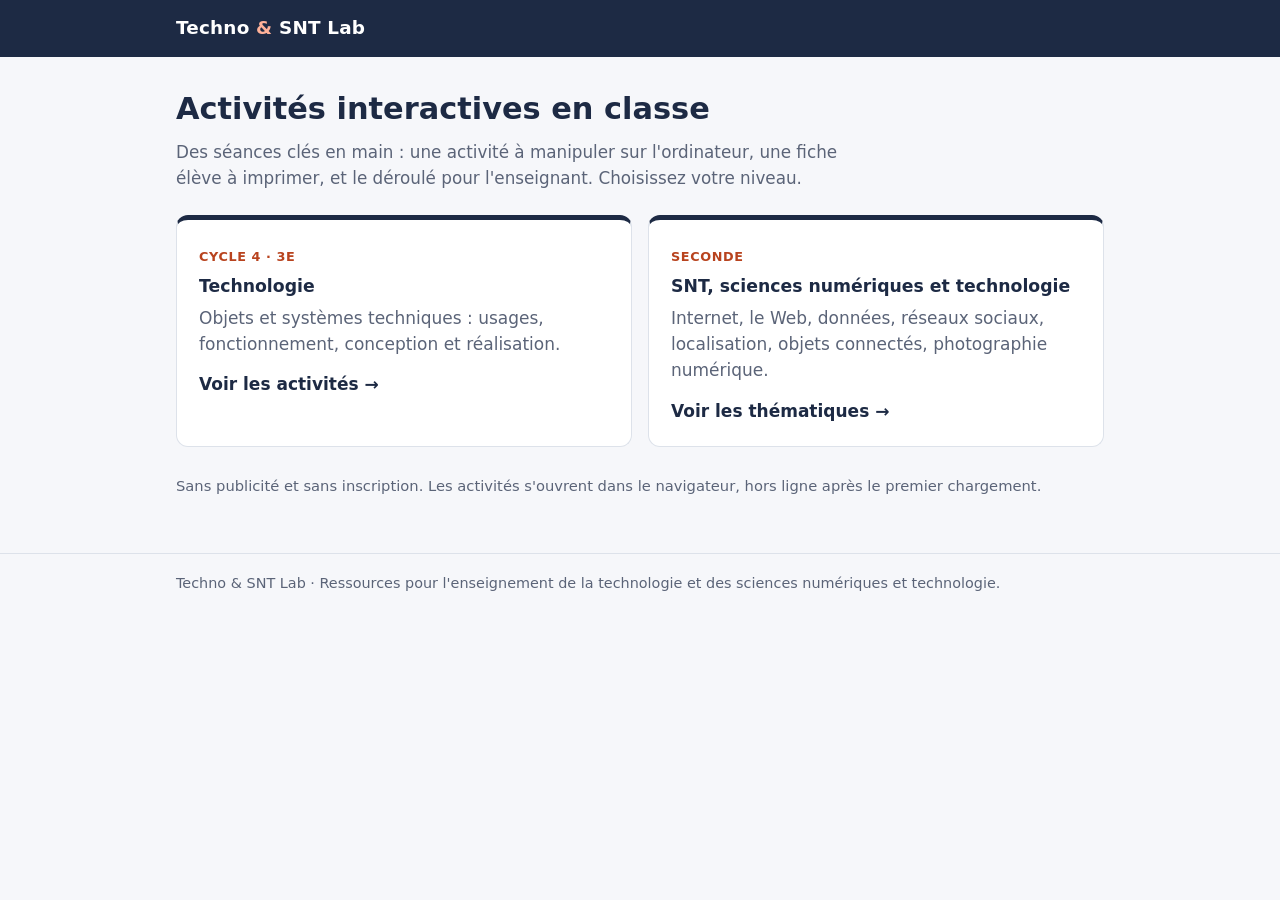
==== index.html @ 668a6cd5 "Premier site : accueil, SNT (thème Internet), Technologie (plan) Co-Authored-By: Claude Haiku 5.5 <n" ====
<!doctype html>
<html lang="fr">
<head>
<meta charset="utf-8">
<meta name="viewport" content="width=device-width, initial-scale=1">
<meta name="robots" content="noindex, nofollow">
<title>Techno &amp; SNT Lab</title>
<link rel="stylesheet" href="assets/style.css">
</head>
<body>
<header class="site"><div class="wrap">
  <a class="brand" href="index.html">Techno <span>&amp;</span> SNT Lab</a>
</div></header>
<main><div class="wrap">
  <h1>Activités interactives en classe</h1>
  <p class="lead">Des séances clés en main : une activité à manipuler sur l'ordinateur, une fiche élève à imprimer, et le déroulé pour l'enseignant. Choisissez votre niveau.</p>

  <div class="cards">
    <a class="card" href="technologie/">
      <span class="tag">Cycle 4 · 3e</span>
      <h3>Technologie</h3>
      <p>Objets et systèmes techniques : usages, fonctionnement, conception et réalisation.</p>
      <span class="go">Voir les activités →</span>
    </a>
    <a class="card" href="snt/">
      <span class="tag">Seconde</span>
      <h3>SNT, sciences numériques et technologie</h3>
      <p>Internet, le Web, données, réseaux sociaux, localisation, objets connectés, photographie numérique.</p>
      <span class="go">Voir les thématiques →</span>
    </a>
  </div>

  <p class="note">Sans publicité et sans inscription. Les activités s'ouvrent dans le navigateur, hors ligne après le premier chargement.</p>
</div></main>
<footer class="site"><div class="wrap"><p>Techno &amp; SNT Lab · Ressources pour l'enseignement de la technologie et des sciences numériques et technologie.</p></div></footer>
</body>
</html>
---- assets/style.css ----
:root{
  --ink:#1d2a44;
  --muted:#5b6478;
  --bg:#f6f7fa;
  --card:#ffffff;
  --line:#dde2ea;
  --navy:#1d2a44;
  --accent:#d9552b;
  --accent-dark:#b8431e;
  --soon:#8a92a3;
  --radius:12px;
}
*{box-sizing:border-box}
html{-webkit-text-size-adjust:100%}
body{
  margin:0;background:var(--bg);color:var(--ink);
  font-family:system-ui,"Segoe UI",Roboto,"Helvetica Neue",Arial,sans-serif;
  font-size:17px;line-height:1.55;
}
header.site{background:var(--navy);color:#fff}
header.site .wrap{display:flex;align-items:center;justify-content:space-between;gap:12px;flex-wrap:wrap}
header.site a{color:#fff;text-decoration:none}
.brand{font-weight:800;font-size:1.15rem;letter-spacing:.2px}
.brand span{color:#ffb199}
nav.crumbs{font-size:.92rem;color:#c9d2e3}
nav.crumbs a{color:#c9d2e3;text-decoration:underline;text-underline-offset:3px}
.wrap{max-width:960px;margin:0 auto;padding:0 16px}
header.site .wrap{padding-top:14px;padding-bottom:14px}
main{padding:28px 0 40px}
h1{font-size:1.9rem;line-height:1.2;margin:.2em 0 .4em}
h2{font-size:1.3rem;margin:1.6em 0 .5em}
h3{font-size:1.08rem;margin:0 0 .3em}
p.lead{color:var(--muted);font-size:1.05rem;margin:0 0 1.4em;max-width:62ch}
a{color:var(--navy)}
.cards{display:grid;grid-template-columns:1fr;gap:16px}
@media (min-width:720px){.cards{grid-template-columns:1fr 1fr}}
.card{
  display:block;background:var(--card);border:1px solid var(--line);border-radius:var(--radius);
  padding:22px;text-decoration:none;color:var(--ink);
  border-top:5px solid var(--navy);
  transition:transform .12s ease, box-shadow .12s ease;
}
a.card:hover{transform:translateY(-2px);box-shadow:0 6px 18px rgba(29,42,68,.12)}
.card .tag{
  display:inline-block;font-size:.8rem;font-weight:700;text-transform:uppercase;letter-spacing:.6px;
  color:var(--accent-dark);margin-bottom:6px;
}
.card p{margin:.3em 0 0;color:var(--muted)}
.card .go{display:inline-block;margin-top:14px;font-weight:700;color:var(--navy)}
.card.disabled{opacity:.7;border-top-color:var(--soon)}
.list{list-style:none;padding:0;margin:0;display:grid;gap:12px}
.item{
  background:var(--card);border:1px solid var(--line);border-radius:var(--radius);padding:16px 18px;
  display:flex;justify-content:space-between;align-items:flex-start;gap:14px;flex-wrap:wrap;
}
.item .meta{color:var(--muted);font-size:.92rem;margin:.2em 0 0}
.badge{
  font-size:.82rem;font-weight:700;border-radius:999px;padding:3px 10px;white-space:nowrap;
  background:#eef1f6;color:var(--muted);
}
.badge.live{background:#fde7df;color:var(--accent-dark)}
.btn{
  display:inline-block;background:var(--accent);color:#fff;font-weight:700;text-decoration:none;
  padding:11px 18px;border-radius:9px;margin:4px 8px 4px 0;
}
.btn:hover{background:var(--accent-dark)}
.btn.ghost{background:#fff;color:var(--navy);border:2px solid var(--navy)}
.btn.ghost:hover{background:var(--navy);color:#fff}
.notions{background:var(--card);border:1px solid var(--line);border-radius:var(--radius);padding:18px 20px}
.notions ul{margin:.4em 0 0;padding-left:1.2em}
.note{font-size:.92rem;color:var(--muted);margin-top:28px}
footer.site{border-top:1px solid var(--line);color:var(--muted);font-size:.9rem;padding:18px 0 30px;background:var(--bg)}
footer.site p{margin:0}
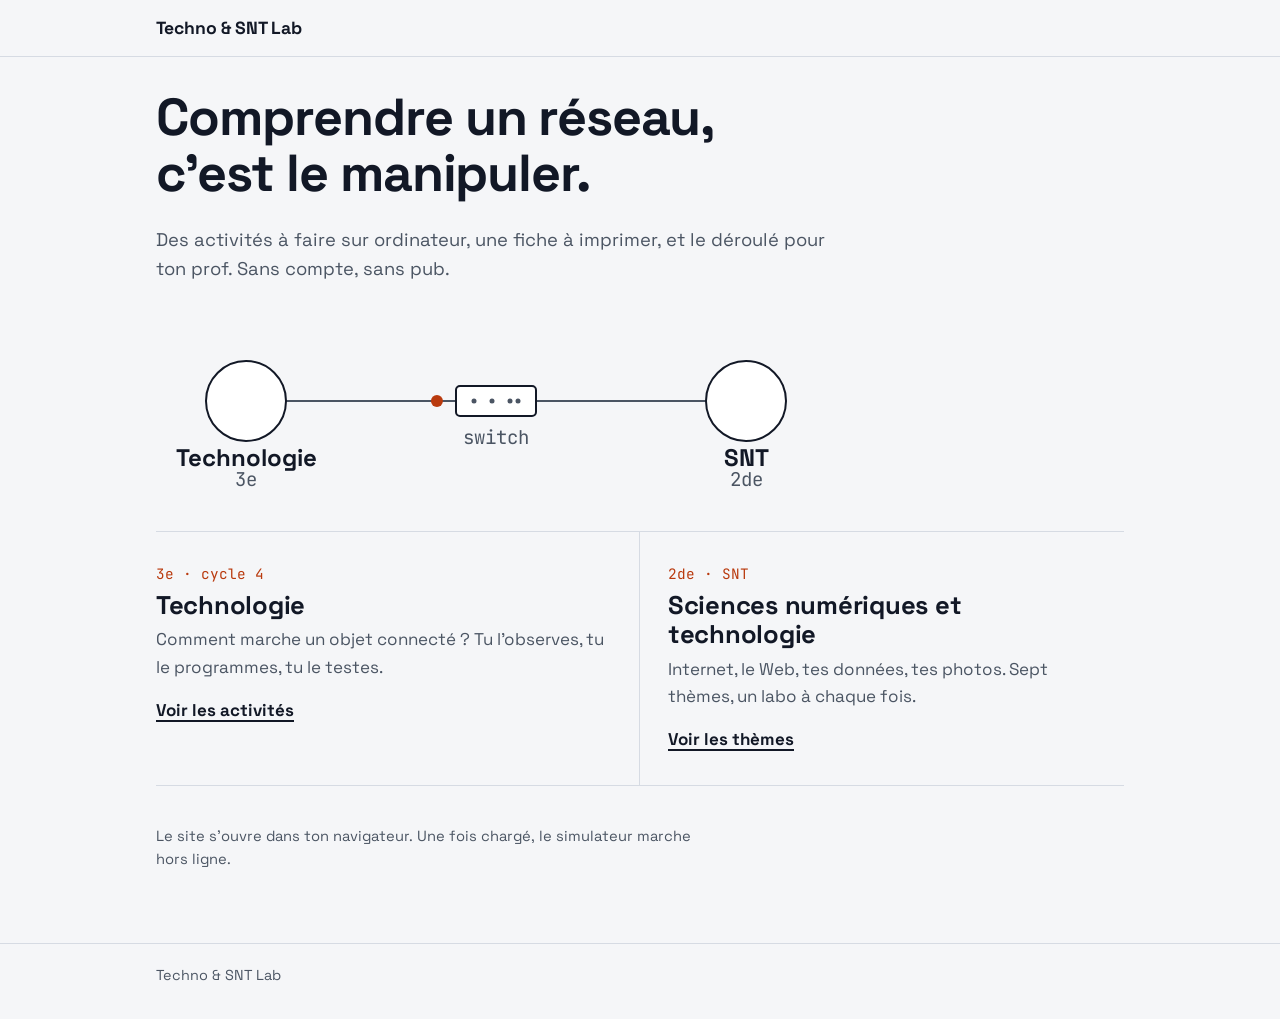
==== commit b2033803: "Refonte du design du site (thème clair unique) Co-Authored-By: Claude Haiku 5.5 <noreply@anthropic.c" ====
--- a/index.html
+++ b/index.html
@@ -2,36 +2,65 @@
 <html lang="fr">
 <head>
 <meta charset="utf-8">
+<meta name="robots" content="noindex, nofollow">
 <meta name="viewport" content="width=device-width, initial-scale=1">
-<meta name="robots" content="noindex, nofollow">
+<meta name="description" content="Activités interactives pour la technologie (3e) et les sciences numériques et technologie (2de).">
 <title>Techno &amp; SNT Lab</title>
+<link rel="preconnect" href="https://fonts.googleapis.com">
+<link rel="preconnect" href="https://fonts.gstatic.com" crossorigin>
+<link rel="stylesheet" href="https://fonts.googleapis.com/css2?family=Space+Grotesk:wght@400;500;700&amp;family=JetBrains+Mono:wght@400;700&amp;display=swap">
 <link rel="stylesheet" href="assets/style.css">
+<script src="assets/site.js"></script>
 </head>
 <body>
-<header class="site"><div class="wrap">
-  <a class="brand" href="index.html">Techno <span>&amp;</span> SNT Lab</a>
+<a class="skip" href="#contenu">Aller au contenu</a>
+<header class="site-head"><div class="wrap">
+  <a class="brand" href="index.html">Techno &amp; SNT Lab</a>
 </div></header>
-<main><div class="wrap">
-  <h1>Activités interactives en classe</h1>
-  <p class="lead">Des séances clés en main : une activité à manipuler sur l'ordinateur, une fiche élève à imprimer, et le déroulé pour l'enseignant. Choisissez votre niveau.</p>
 
-  <div class="cards">
-    <a class="card" href="technologie/">
-      <span class="tag">Cycle 4 · 3e</span>
-      <h3>Technologie</h3>
-      <p>Objets et systèmes techniques : usages, fonctionnement, conception et réalisation.</p>
-      <span class="go">Voir les activités →</span>
+<main id="contenu"><div class="wrap">
+  <h1>Comprendre un réseau, c'est le manipuler.</h1>
+  <p class="lead">Des activités à faire sur ordinateur, une fiche à imprimer, et le déroulé pour ton prof. Sans compte, sans pub.</p>
+
+  <svg class="net" viewBox="0 0 680 180" role="img" aria-labelledby="net-title">
+    <title id="net-title">Schéma : une machine Technologie et une machine SNT reliées par un switch. Un paquet circule de l'une à l'autre.</title>
+    <line class="link" x1="130" y1="85" x2="300" y2="85"/>
+    <line class="link" x1="380" y1="85" x2="550" y2="85"/>
+    <circle class="node" cx="90" cy="85" r="40"/>
+    <text class="label" x="90" y="150">Technologie</text>
+    <text class="sub" x="90" y="170">3e</text>
+    <rect class="switch" x="300" y="70" width="80" height="30" rx="4"/>
+    <circle class="switch-dot" cx="318" cy="85" r="2.5"/>
+    <circle class="switch-dot" cx="336" cy="85" r="2.5"/>
+    <circle class="switch-dot" cx="354" cy="85" r="2.5"/>
+    <circle class="switch-dot" cx="362" cy="85" r="2.5"/>
+    <text class="sub" x="340" y="128">switch</text>
+    <circle class="node" cx="590" cy="85" r="40"/>
+    <text class="label" x="590" y="150">SNT</text>
+    <text class="sub" x="590" y="170">2de</text>
+    <circle class="packet" cx="130" cy="85" r="6">
+      <animateMotion dur="3.2s" repeatCount="indefinite" path="M0 0 H420"/>
+    </circle>
+  </svg>
+
+  <div class="entries">
+    <a class="entry" href="technologie/">
+      <span class="entry-level">3e · cycle 4</span>
+      <span class="entry-title">Technologie</span>
+      <p class="entry-desc">Comment marche un objet connecté ? Tu l'observes, tu le programmes, tu le testes.</p>
+      <span class="entry-cta">Voir les activités</span>
     </a>
-    <a class="card" href="snt/">
-      <span class="tag">Seconde</span>
-      <h3>SNT, sciences numériques et technologie</h3>
-      <p>Internet, le Web, données, réseaux sociaux, localisation, objets connectés, photographie numérique.</p>
-      <span class="go">Voir les thématiques →</span>
+    <a class="entry" href="snt/">
+      <span class="entry-level">2de · SNT</span>
+      <span class="entry-title">Sciences numériques et technologie</span>
+      <p class="entry-desc">Internet, le Web, tes données, tes photos. Sept thèmes, un labo à chaque fois.</p>
+      <span class="entry-cta">Voir les thèmes</span>
     </a>
   </div>
 
-  <p class="note">Sans publicité et sans inscription. Les activités s'ouvrent dans le navigateur, hors ligne après le premier chargement.</p>
+  <p class="note">Le site s'ouvre dans ton navigateur. Une fois chargé, le simulateur marche hors ligne.</p>
 </div></main>
-<footer class="site"><div class="wrap"><p>Techno &amp; SNT Lab · Ressources pour l'enseignement de la technologie et des sciences numériques et technologie.</p></div></footer>
+
+<footer class="site-foot"><div class="wrap"><p>Techno &amp; SNT Lab</p></div></footer>
 </body>
 </html>
--- a/assets/style.css
+++ b/assets/style.css
@@ -1,73 +1,163 @@
-:root{
-  --ink:#1d2a44;
-  --muted:#5b6478;
-  --bg:#f6f7fa;
-  --card:#ffffff;
-  --line:#dde2ea;
-  --navy:#1d2a44;
-  --accent:#d9552b;
-  --accent-dark:#b8431e;
-  --soon:#8a92a3;
-  --radius:12px;
+/* Techno & SNT Lab : feuille commune, thème clair unique. */
+
+:root {
+  --bg: #f5f6f8;
+  --surface: #ffffff;
+  --ink: #121826;
+  --muted: #4b5563;
+  --line: #d6dbe3;
+  --accent: #b93a0e;
+  --accent-ink: #ffffff;
+  --ok: #0f6b4b;
+  --ok-bg: #e4f4ec;
+  --soon: #4b5563;
+  --soon-bg: #eceff4;
+  --focus: #1d4ed8;
+  --sans: "Space Grotesk", system-ui, -apple-system, "Segoe UI", sans-serif;
+  --mono: "JetBrains Mono", ui-monospace, "SFMono-Regular", Menlo, Consolas, monospace;
+  --radius: 6px;
+  color-scheme: light;
 }
-*{box-sizing:border-box}
-html{-webkit-text-size-adjust:100%}
-body{
-  margin:0;background:var(--bg);color:var(--ink);
-  font-family:system-ui,"Segoe UI",Roboto,"Helvetica Neue",Arial,sans-serif;
-  font-size:17px;line-height:1.55;
+
+*, *::before, *::after { box-sizing: border-box; }
+
+html { -webkit-text-size-adjust: 100%; }
+
+body {
+  margin: 0;
+  background: var(--bg);
+  color: var(--ink);
+  font-family: var(--sans);
+  font-size: 1.0625rem;
+  line-height: 1.6;
 }
-header.site{background:var(--navy);color:#fff}
-header.site .wrap{display:flex;align-items:center;justify-content:space-between;gap:12px;flex-wrap:wrap}
-header.site a{color:#fff;text-decoration:none}
-.brand{font-weight:800;font-size:1.15rem;letter-spacing:.2px}
-.brand span{color:#ffb199}
-nav.crumbs{font-size:.92rem;color:#c9d2e3}
-nav.crumbs a{color:#c9d2e3;text-decoration:underline;text-underline-offset:3px}
-.wrap{max-width:960px;margin:0 auto;padding:0 16px}
-header.site .wrap{padding-top:14px;padding-bottom:14px}
-main{padding:28px 0 40px}
-h1{font-size:1.9rem;line-height:1.2;margin:.2em 0 .4em}
-h2{font-size:1.3rem;margin:1.6em 0 .5em}
-h3{font-size:1.08rem;margin:0 0 .3em}
-p.lead{color:var(--muted);font-size:1.05rem;margin:0 0 1.4em;max-width:62ch}
-a{color:var(--navy)}
-.cards{display:grid;grid-template-columns:1fr;gap:16px}
-@media (min-width:720px){.cards{grid-template-columns:1fr 1fr}}
-.card{
-  display:block;background:var(--card);border:1px solid var(--line);border-radius:var(--radius);
-  padding:22px;text-decoration:none;color:var(--ink);
-  border-top:5px solid var(--navy);
-  transition:transform .12s ease, box-shadow .12s ease;
+
+a { color: var(--ink); text-decoration-thickness: 2px; text-underline-offset: 3px; }
+a:hover { color: var(--accent); }
+
+:focus-visible { outline: 3px solid var(--focus); outline-offset: 3px; border-radius: 2px; }
+
+.skip {
+  position: absolute; left: 16px; top: -60px; z-index: 10;
+  background: var(--accent); color: var(--accent-ink);
+  padding: 8px 14px; border-radius: var(--radius); font-weight: 700; text-decoration: none;
 }
-a.card:hover{transform:translateY(-2px);box-shadow:0 6px 18px rgba(29,42,68,.12)}
-.card .tag{
-  display:inline-block;font-size:.8rem;font-weight:700;text-transform:uppercase;letter-spacing:.6px;
-  color:var(--accent-dark);margin-bottom:6px;
+.skip:focus { top: 12px; }
+
+.wrap { max-width: 1000px; margin: 0 auto; padding: 0 16px; }
+
+/* En-tête et pied */
+.site-head { border-bottom: 1px solid var(--line); }
+.site-head .wrap {
+  display: flex; align-items: center; justify-content: space-between; gap: 12px;
+  padding-top: 14px; padding-bottom: 14px; flex-wrap: wrap;
 }
-.card p{margin:.3em 0 0;color:var(--muted)}
-.card .go{display:inline-block;margin-top:14px;font-weight:700;color:var(--navy)}
-.card.disabled{opacity:.7;border-top-color:var(--soon)}
-.list{list-style:none;padding:0;margin:0;display:grid;gap:12px}
-.item{
-  background:var(--card);border:1px solid var(--line);border-radius:var(--radius);padding:16px 18px;
-  display:flex;justify-content:space-between;align-items:flex-start;gap:14px;flex-wrap:wrap;
+.brand { font-weight: 700; font-size: 1.1rem; text-decoration: none; color: var(--ink); }
+.crumbs { font-size: .9rem; color: var(--muted); }
+.crumbs a { color: var(--muted); }
+.crumbs a:hover { color: var(--accent); }
+
+main { padding: 32px 0 56px; }
+
+.site-foot { border-top: 1px solid var(--line); color: var(--muted); font-size: .9rem; padding: 20px 0 32px; }
+.site-foot p { margin: 0; }
+
+/* Titres et texte */
+h1 {
+  font-size: clamp(2rem, 6vw, 3.25rem);
+  line-height: 1.08; letter-spacing: -.02em;
+  margin: 0 0 .45em; max-width: 18ch;
 }
-.item .meta{color:var(--muted);font-size:.92rem;margin:.2em 0 0}
-.badge{
-  font-size:.82rem;font-weight:700;border-radius:999px;padding:3px 10px;white-space:nowrap;
-  background:#eef1f6;color:var(--muted);
+h2 { font-size: 1.35rem; line-height: 1.25; margin: 2.4rem 0 .8rem; letter-spacing: -.01em; }
+h3 { font-size: 1.1rem; line-height: 1.3; margin: 0 0 .25em; }
+.lead { color: var(--muted); font-size: 1.15rem; margin: 0 0 2rem; max-width: 56ch; }
+p { margin: 0 0 1em; max-width: 68ch; }
+.meta { color: var(--muted); font-size: .95rem; margin: 0; }
+.mono { font-family: var(--mono); font-size: .92em; }
+
+/* Accueil : carte de réseau */
+.net {
+  display: block; width: 100%; max-width: 680px; height: auto;
+  margin: 0 0 2.2rem; color: var(--ink);
 }
-.badge.live{background:#fde7df;color:var(--accent-dark)}
-.btn{
-  display:inline-block;background:var(--accent);color:#fff;font-weight:700;text-decoration:none;
-  padding:11px 18px;border-radius:9px;margin:4px 8px 4px 0;
+.net .node { fill: var(--surface); stroke: var(--ink); stroke-width: 2; }
+.net .link { stroke: var(--muted); stroke-width: 2; fill: none; }
+.net .switch { fill: var(--surface); stroke: var(--ink); stroke-width: 2; }
+.net .switch-dot { fill: var(--muted); }
+.net .label { fill: var(--ink); font-family: var(--sans); font-size: 24px; font-weight: 700; text-anchor: middle; }
+.net .sub { fill: var(--muted); font-family: var(--mono); font-size: 19px; text-anchor: middle; }
+.net .packet { fill: var(--accent); }
+
+/* Cartes d'entrée */
+.entries { display: grid; gap: 0; grid-template-columns: 1fr; border-top: 1px solid var(--line); }
+@media (min-width: 720px) { .entries { grid-template-columns: 1fr 1fr; } .entries > a:first-child { border-right: 1px solid var(--line); } }
+.entry {
+  display: flex; flex-direction: column; gap: 6px;
+  padding: 26px 22px 28px 0; text-decoration: none; color: var(--ink);
+  border-bottom: 1px solid var(--line);
 }
-.btn:hover{background:var(--accent-dark)}
-.btn.ghost{background:#fff;color:var(--navy);border:2px solid var(--navy)}
-.btn.ghost:hover{background:var(--navy);color:#fff}
-.notions{background:var(--card);border:1px solid var(--line);border-radius:var(--radius);padding:18px 20px}
-.notions ul{margin:.4em 0 0;padding-left:1.2em}
-.note{font-size:.92rem;color:var(--muted);margin-top:28px}
-footer.site{border-top:1px solid var(--line);color:var(--muted);font-size:.9rem;padding:18px 0 30px;background:var(--bg)}
-footer.site p{margin:0}
+@media (min-width: 720px) { .entry { padding: 30px 28px 32px 0; } .entries > a:nth-child(2) { padding-left: 28px; } }
+.entry:hover .entry-title { color: var(--accent); }
+.entry-level { font-family: var(--mono); font-size: .9rem; color: var(--accent); }
+.entry-title { font-size: 1.6rem; font-weight: 700; letter-spacing: -.01em; line-height: 1.15; transition: color .15s ease; }
+.entry-desc { color: var(--muted); margin: 0; }
+.entry-cta { margin-top: 10px; font-weight: 700; text-decoration: underline; text-underline-offset: 4px; text-decoration-thickness: 2px; }
+
+/* Listes en lignes */
+.rows { list-style: none; margin: 0; padding: 0; border-top: 1px solid var(--line); }
+.rows li {
+  display: grid; grid-template-columns: 1fr; gap: 6px 16px; align-items: start;
+  padding: 16px 0; border-bottom: 1px solid var(--line);
+}
+@media (min-width: 640px) { .rows li { grid-template-columns: 1fr auto; } }
+.rows a.row-title { font-weight: 700; font-size: 1.05rem; text-decoration: none; }
+.rows a.row-title:hover { color: var(--accent); text-decoration: underline; }
+
+/* Statuts : texte et symbole, jamais la couleur seule */
+.status {
+  display: inline-flex; align-items: center; gap: 6px;
+  font-family: var(--mono); font-size: .85rem;
+  padding: 3px 9px; border-radius: 999px; white-space: nowrap; justify-self: start;
+}
+.status.ok { background: var(--ok-bg); color: var(--ok); }
+.status.soon { background: var(--soon-bg); color: var(--soon); }
+
+/* Boutons */
+.actions { display: flex; flex-wrap: wrap; gap: 10px; margin: 1.2rem 0 0; }
+.btn {
+  display: inline-block; text-decoration: none; font-weight: 700;
+  padding: 11px 18px; border-radius: var(--radius);
+  border: 2px solid var(--accent); background: var(--accent); color: var(--accent-ink);
+  transition: background-color .15s ease, color .15s ease;
+}
+.btn:hover { color: var(--accent-ink); filter: brightness(1.08); }
+.btn.ghost { background: transparent; color: var(--ink); border-color: var(--ink); }
+.btn.ghost:hover { background: var(--ink); color: var(--bg); filter: none; }
+
+/* Bloc de séance */
+.facts {
+  display: grid; grid-template-columns: 1fr; gap: 0;
+  border-top: 1px solid var(--line); border-bottom: 1px solid var(--line); margin: 1.5rem 0 0;
+}
+@media (min-width: 640px) { .facts { grid-template-columns: repeat(3, 1fr); } }
+.facts div { padding: 14px 16px 14px 0; }
+.facts dt { color: var(--muted); font-size: .9rem; }
+.facts dd { margin: 2px 0 0; font-family: var(--mono); font-size: 1.05rem; }
+
+/* Étapes : vraie suite, donc numérotées */
+.steps { list-style: none; counter-reset: step; margin: 0; padding: 0; }
+.steps li {
+  counter-increment: step; display: grid; grid-template-columns: 2.6rem 1fr; gap: 10px;
+  padding: 10px 0; border-bottom: 1px solid var(--line);
+}
+.steps li::before {
+  content: counter(step, decimal-leading-zero); font-family: var(--mono); color: var(--accent); font-weight: 700;
+}
+.steps li:last-child { border-bottom: 0; }
+
+.note { color: var(--muted); font-size: .92rem; margin-top: 2.4rem; max-width: 60ch; }
+
+/* Mouvement léger */
+@media (prefers-reduced-motion: no-preference) {
+  .btn, .rows li { transition: background-color .15s ease, border-color .15s ease, color .15s ease; }
+}
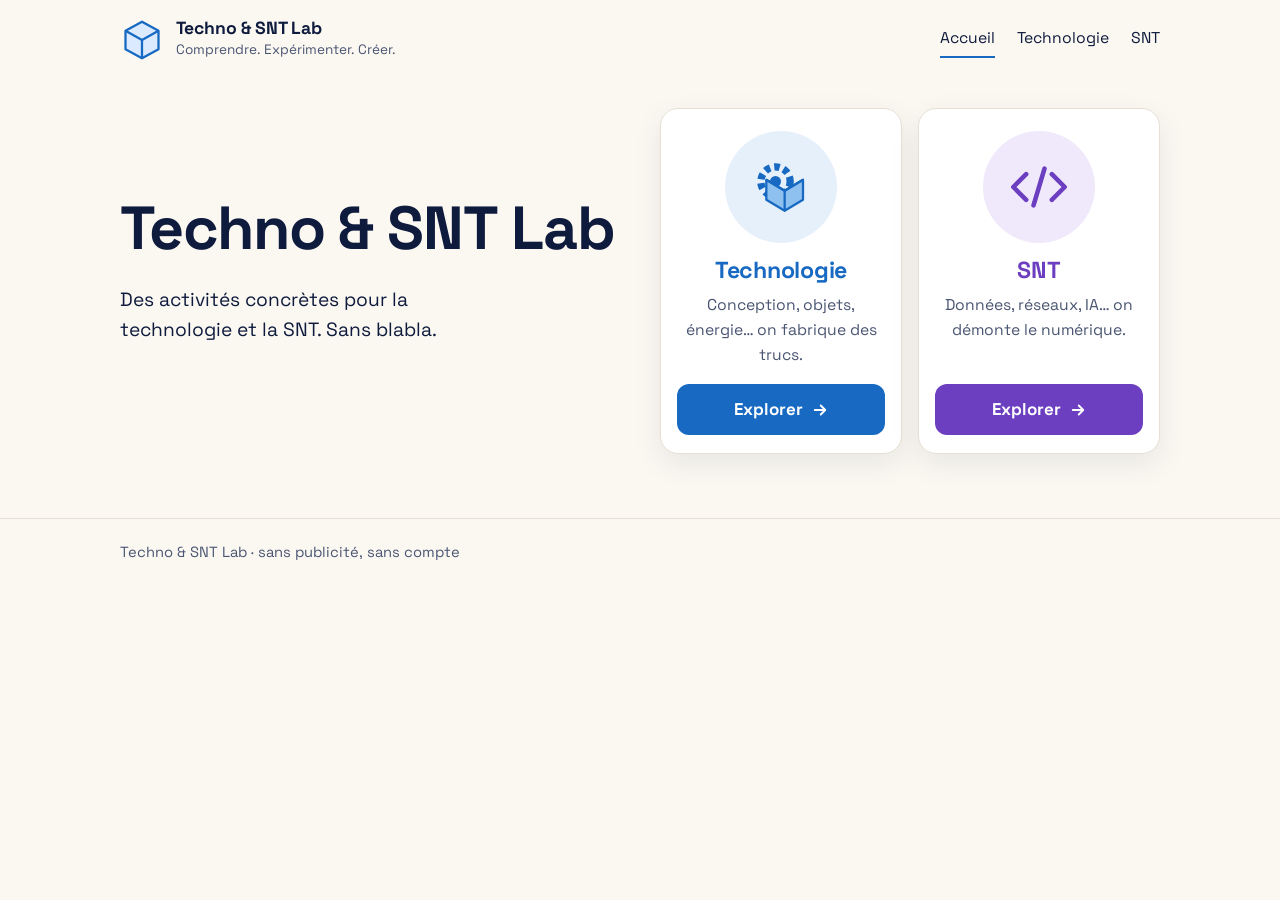
==== commit c64ae82a: "Accueil et pages : structure d'origine, style de la maquette (fond crème, bleu et violet, cartes ave" ====
--- a/index.html
+++ b/index.html
@@ -4,63 +4,61 @@
 <meta charset="utf-8">
 <meta name="robots" content="noindex, nofollow">
 <meta name="viewport" content="width=device-width, initial-scale=1">
-<meta name="description" content="Activités interactives pour la technologie (3e) et les sciences numériques et technologie (2de).">
+<meta name="description" content="Activités concrètes pour la technologie (3e) et la SNT (2de).">
 <title>Techno &amp; SNT Lab</title>
 <link rel="preconnect" href="https://fonts.googleapis.com">
 <link rel="preconnect" href="https://fonts.gstatic.com" crossorigin>
 <link rel="stylesheet" href="https://fonts.googleapis.com/css2?family=Space+Grotesk:wght@400;500;700&amp;family=JetBrains+Mono:wght@400;700&amp;display=swap">
 <link rel="stylesheet" href="assets/style.css">
-<script src="assets/site.js"></script>
 </head>
 <body>
 <a class="skip" href="#contenu">Aller au contenu</a>
 <header class="site-head"><div class="wrap">
-  <a class="brand" href="index.html">Techno &amp; SNT Lab</a>
+  <a class="brand" href="index.html">
+    <svg viewBox="0 0 48 48" aria-hidden="true"><path d="M24 4 L42 14 V34 L24 44 L6 34 V14 Z" fill="#dbeafe" stroke="#1769c2" stroke-width="2.5" stroke-linejoin="round"/><path d="M6 14 L24 24 L42 14 M24 24 V44" fill="none" stroke="#1769c2" stroke-width="2.5" stroke-linejoin="round"/></svg>
+    <span class="brand-text"><strong>Techno &amp; SNT Lab</strong><span>Comprendre. Expérimenter. Créer.</span></span>
+  </a>
+  <nav class="site-nav" aria-label="Principal">
+    <a href="index.html" aria-current="page">Accueil</a>
+    <a href="technologie/">Technologie</a>
+    <a href="snt/">SNT</a>
+  </nav>
 </div></header>
 
-<main id="contenu"><div class="wrap">
-  <h1>Comprendre un réseau, c'est le manipuler.</h1>
-  <p class="lead">Des activités à faire sur ordinateur, une fiche à imprimer, et le déroulé pour ton prof. Sans compte, sans pub.</p>
+<main id="contenu"><div class="wrap hero">
+  <div>
+    <h1>Techno &amp; SNT&nbsp;Lab</h1>
+    <p class="hero-lead">Des activités concrètes pour la technologie et la SNT. Sans blabla.</p>
+  </div>
 
-  <svg class="net" viewBox="0 0 680 180" role="img" aria-labelledby="net-title">
-    <title id="net-title">Schéma : une machine Technologie et une machine SNT reliées par un switch. Un paquet circule de l'une à l'autre.</title>
-    <line class="link" x1="130" y1="85" x2="300" y2="85"/>
-    <line class="link" x1="380" y1="85" x2="550" y2="85"/>
-    <circle class="node" cx="90" cy="85" r="40"/>
-    <text class="label" x="90" y="150">Technologie</text>
-    <text class="sub" x="90" y="170">3e</text>
-    <rect class="switch" x="300" y="70" width="80" height="30" rx="4"/>
-    <circle class="switch-dot" cx="318" cy="85" r="2.5"/>
-    <circle class="switch-dot" cx="336" cy="85" r="2.5"/>
-    <circle class="switch-dot" cx="354" cy="85" r="2.5"/>
-    <circle class="switch-dot" cx="362" cy="85" r="2.5"/>
-    <text class="sub" x="340" y="128">switch</text>
-    <circle class="node" cx="590" cy="85" r="40"/>
-    <text class="label" x="590" y="150">SNT</text>
-    <text class="sub" x="590" y="170">2de</text>
-    <circle class="packet" cx="130" cy="85" r="6">
-      <animateMotion dur="3.2s" repeatCount="indefinite" path="M0 0 H420"/>
-    </circle>
-  </svg>
+  <div class="cards">
+    <a class="card blue" href="technologie/">
+      <span class="ico">
+        <svg viewBox="0 0 72 72" aria-hidden="true">
+          <circle cx="30" cy="30" r="16" fill="none" stroke="#1769c2" stroke-width="8" stroke-dasharray="6 4.5"/>
+          <circle cx="30" cy="30" r="6" fill="#1769c2"/>
+          <path d="M20 50 L40 62 L60 50 V28 L40 40 L20 28 Z" fill="#8fc1f0" stroke="#1769c2" stroke-width="2.5" stroke-linejoin="round"/>
+          <path d="M20 28 L40 40 L60 28 M40 40 V62" fill="none" stroke="#1769c2" stroke-width="2.5" stroke-linejoin="round"/>
+        </svg>
+      </span>
+      <h2 class="card-title">Technologie</h2>
+      <p>Conception, objets, énergie… on fabrique des trucs.</p>
+      <span class="btn-fill">Explorer <svg viewBox="0 0 24 24" aria-hidden="true"><path d="M5 12h14M13 6l6 6-6 6" fill="none" stroke="currentColor" stroke-width="2.5" stroke-linecap="round" stroke-linejoin="round"/></svg></span>
+    </a>
 
-  <div class="entries">
-    <a class="entry" href="technologie/">
-      <span class="entry-level">3e · cycle 4</span>
-      <span class="entry-title">Technologie</span>
-      <p class="entry-desc">Comment marche un objet connecté ? Tu l'observes, tu le programmes, tu le testes.</p>
-      <span class="entry-cta">Voir les activités</span>
-    </a>
-    <a class="entry" href="snt/">
-      <span class="entry-level">2de · SNT</span>
-      <span class="entry-title">Sciences numériques et technologie</span>
-      <p class="entry-desc">Internet, le Web, tes données, tes photos. Sept thèmes, un labo à chaque fois.</p>
-      <span class="entry-cta">Voir les thèmes</span>
+    <a class="card purple" href="snt/">
+      <span class="ico">
+        <svg viewBox="0 0 72 72" aria-hidden="true">
+          <path d="M22 22 L8 36 L22 50 M50 22 L64 36 L50 50 M42 16 L30 56" fill="none" stroke="#6b3fc0" stroke-width="5" stroke-linecap="round" stroke-linejoin="round"/>
+        </svg>
+      </span>
+      <h2 class="card-title">SNT</h2>
+      <p>Données, réseaux, IA… on démonte le numérique.</p>
+      <span class="btn-fill">Explorer <svg viewBox="0 0 24 24" aria-hidden="true"><path d="M5 12h14M13 6l6 6-6 6" fill="none" stroke="currentColor" stroke-width="2.5" stroke-linecap="round" stroke-linejoin="round"/></svg></span>
     </a>
   </div>
-
-  <p class="note">Le site s'ouvre dans ton navigateur. Une fois chargé, le simulateur marche hors ligne.</p>
 </div></main>
 
-<footer class="site-foot"><div class="wrap"><p>Techno &amp; SNT Lab</p></div></footer>
+<footer class="site-foot"><div class="wrap"><p>Techno &amp; SNT Lab · sans publicité, sans compte</p></div></footer>
 </body>
 </html>
--- a/assets/style.css
+++ b/assets/style.css
@@ -1,26 +1,28 @@
-/* Techno & SNT Lab : feuille commune, thème clair unique. */
+/* Techno & SNT Lab : feuille commune. Thème clair unique. */
 
 :root {
-  --bg: #f5f6f8;
+  --bg: #fbf8f2;
   --surface: #ffffff;
-  --ink: #121826;
-  --muted: #4b5563;
-  --line: #d6dbe3;
-  --accent: #b93a0e;
-  --accent-ink: #ffffff;
+  --ink: #0f1b3d;
+  --muted: #4a5572;
+  --line: #e6e0d4;
+  --blue: #1769c2;
+  --blue-soft: #e6f0fb;
+  --purple: #6b3fc0;
+  --purple-soft: #efe9fb;
   --ok: #0f6b4b;
-  --ok-bg: #e4f4ec;
-  --soon: #4b5563;
-  --soon-bg: #eceff4;
+  --ok-bg: #e2f3eb;
+  --soon: #4a5572;
+  --soon-bg: #eceef3;
   --focus: #1d4ed8;
+  --radius: 18px;
+  --shadow: 0 10px 30px rgba(15, 27, 61, .08);
   --sans: "Space Grotesk", system-ui, -apple-system, "Segoe UI", sans-serif;
   --mono: "JetBrains Mono", ui-monospace, "SFMono-Regular", Menlo, Consolas, monospace;
-  --radius: 6px;
   color-scheme: light;
 }
 
 *, *::before, *::after { box-sizing: border-box; }
-
 html { -webkit-text-size-adjust: 100%; }
 
 body {
@@ -33,131 +35,126 @@
 }
 
 a { color: var(--ink); text-decoration-thickness: 2px; text-underline-offset: 3px; }
-a:hover { color: var(--accent); }
+a:hover { color: var(--blue); }
 
-:focus-visible { outline: 3px solid var(--focus); outline-offset: 3px; border-radius: 2px; }
+:focus-visible { outline: 3px solid var(--focus); outline-offset: 3px; border-radius: 4px; }
 
 .skip {
   position: absolute; left: 16px; top: -60px; z-index: 10;
-  background: var(--accent); color: var(--accent-ink);
-  padding: 8px 14px; border-radius: var(--radius); font-weight: 700; text-decoration: none;
+  background: var(--ink); color: #fff;
+  padding: 8px 14px; border-radius: 8px; font-weight: 700; text-decoration: none;
 }
 .skip:focus { top: 12px; }
 
-.wrap { max-width: 1000px; margin: 0 auto; padding: 0 16px; }
+.wrap { max-width: 1080px; margin: 0 auto; padding: 0 20px; }
 
-/* En-tête et pied */
-.site-head { border-bottom: 1px solid var(--line); }
-.site-head .wrap {
-  display: flex; align-items: center; justify-content: space-between; gap: 12px;
-  padding-top: 14px; padding-bottom: 14px; flex-wrap: wrap;
-}
-.brand { font-weight: 700; font-size: 1.1rem; text-decoration: none; color: var(--ink); }
-.crumbs { font-size: .9rem; color: var(--muted); }
+/* En-tête */
+.site-head { padding: 18px 0; }
+.site-head .wrap { display: flex; align-items: center; justify-content: space-between; gap: 16px; flex-wrap: wrap; }
+.brand { display: flex; align-items: center; gap: 12px; text-decoration: none; color: var(--ink); }
+.brand svg { width: 44px; height: 44px; flex: none; }
+.brand-text strong { display: block; font-size: 1.1rem; line-height: 1.1; }
+.brand-text span { display: block; font-size: .85rem; color: var(--muted); }
+.site-nav { display: flex; gap: 22px; flex-wrap: wrap; font-size: .98rem; }
+.site-nav a { text-decoration: none; color: var(--ink); padding: 4px 0; }
+.site-nav a[aria-current="page"] { border-bottom: 2px solid var(--blue); }
+.site-nav a:hover { color: var(--blue); }
+.crumbs { font-size: .92rem; color: var(--muted); }
 .crumbs a { color: var(--muted); }
-.crumbs a:hover { color: var(--accent); }
 
-main { padding: 32px 0 56px; }
+main { padding: 28px 0 64px; }
 
-.site-foot { border-top: 1px solid var(--line); color: var(--muted); font-size: .9rem; padding: 20px 0 32px; }
+.site-foot { padding: 22px 0 36px; color: var(--muted); font-size: .92rem; border-top: 1px solid var(--line); }
 .site-foot p { margin: 0; }
 
 /* Titres et texte */
-h1 {
-  font-size: clamp(2rem, 6vw, 3.25rem);
-  line-height: 1.08; letter-spacing: -.02em;
-  margin: 0 0 .45em; max-width: 18ch;
+h1 { font-size: clamp(2.3rem, 6vw, 3.8rem); line-height: 1.04; letter-spacing: -.02em; margin: 0 0 .4em; color: var(--ink); }
+h2 { font-size: 1.35rem; line-height: 1.25; margin: 2.2rem 0 .8rem; letter-spacing: -.01em; }
+h3 { font-size: 1.1rem; line-height: 1.3; margin: 0 0 .25em; }
+p { margin: 0 0 1em; max-width: 66ch; }
+.lead { color: var(--muted); font-size: 1.15rem; margin: 0 0 1.6rem; max-width: 40ch; }
+.meta { color: var(--muted); font-size: .95rem; margin: 0; }
+.mono { font-family: var(--mono); }
+
+/* Accueil : texte à gauche, deux cartes à droite */
+.hero { display: grid; gap: 36px; align-items: center; }
+@media (min-width: 860px) { .hero { grid-template-columns: 1fr 1fr; gap: 40px; } }
+.hero-tag { font-size: 1.05rem; color: var(--muted); margin: 0 0 .8rem; }
+.hero-lead { font-size: 1.2rem; max-width: 30ch; color: var(--ink); }
+
+.cards { display: grid; gap: 16px; grid-template-columns: 1fr 1fr; }
+.card {
+  display: flex; flex-direction: column; align-items: center; text-align: center;
+  background: var(--surface); border: 1px solid var(--line); border-radius: var(--radius);
+  box-shadow: var(--shadow); padding: 22px 16px 18px; text-decoration: none; color: var(--ink);
+  transition: transform .15s ease, box-shadow .15s ease;
 }
-h2 { font-size: 1.35rem; line-height: 1.25; margin: 2.4rem 0 .8rem; letter-spacing: -.01em; }
-h3 { font-size: 1.1rem; line-height: 1.3; margin: 0 0 .25em; }
-.lead { color: var(--muted); font-size: 1.15rem; margin: 0 0 2rem; max-width: 56ch; }
-p { margin: 0 0 1em; max-width: 68ch; }
-.meta { color: var(--muted); font-size: .95rem; margin: 0; }
-.mono { font-family: var(--mono); font-size: .92em; }
+.card:hover { transform: translateY(-3px); box-shadow: 0 16px 36px rgba(15, 27, 61, .12); }
+.card .ico {
+  width: 112px; height: 112px; border-radius: 50%; display: grid; place-items: center; margin-bottom: 14px;
+}
+.card .ico svg { width: 66px; height: 66px; }
+.card.blue .ico { background: var(--blue-soft); }
+.card.purple .ico { background: var(--purple-soft); }
+.card .card-title { font-size: 1.45rem; font-weight: 700; line-height: 1.15; margin: 0 0 .4em; }
+.card.blue .card-title { color: var(--blue); }
+.card.purple .card-title { color: var(--purple); }
+.card p { color: var(--muted); font-size: .98rem; margin: 0 0 16px; max-width: 26ch; }
+.card .btn-fill { width: 100%; margin-top: auto; }
 
-/* Accueil : carte de réseau */
-.net {
-  display: block; width: 100%; max-width: 680px; height: auto;
-  margin: 0 0 2.2rem; color: var(--ink);
+.btn-fill {
+  display: inline-flex; align-items: center; justify-content: center; gap: 8px;
+  font-weight: 700; text-decoration: none; color: #fff; border-radius: 12px;
+  padding: 12px 16px; border: 0;
 }
-.net .node { fill: var(--surface); stroke: var(--ink); stroke-width: 2; }
-.net .link { stroke: var(--muted); stroke-width: 2; fill: none; }
-.net .switch { fill: var(--surface); stroke: var(--ink); stroke-width: 2; }
-.net .switch-dot { fill: var(--muted); }
-.net .label { fill: var(--ink); font-family: var(--sans); font-size: 24px; font-weight: 700; text-anchor: middle; }
-.net .sub { fill: var(--muted); font-family: var(--mono); font-size: 19px; text-anchor: middle; }
-.net .packet { fill: var(--accent); }
+.card.blue .btn-fill { background: var(--blue); }
+.card.purple .btn-fill { background: var(--purple); }
+.card:hover .btn-fill { filter: brightness(1.06); }
+.btn-fill svg { width: 18px; height: 18px; }
 
-/* Cartes d'entrée */
-.entries { display: grid; gap: 0; grid-template-columns: 1fr; border-top: 1px solid var(--line); }
-@media (min-width: 720px) { .entries { grid-template-columns: 1fr 1fr; } .entries > a:first-child { border-right: 1px solid var(--line); } }
-.entry {
-  display: flex; flex-direction: column; gap: 6px;
-  padding: 26px 22px 28px 0; text-decoration: none; color: var(--ink);
-  border-bottom: 1px solid var(--line);
+@media (max-width: 420px) { .cards { grid-template-columns: 1fr; } }
+
+/* Listes en cartes avec badge */
+.items { list-style: none; margin: 0; padding: 0; display: grid; gap: 12px; }
+.item {
+  background: var(--surface); border: 1px solid var(--line); border-radius: var(--radius);
+  padding: 18px 20px; display: flex; justify-content: space-between; align-items: center; gap: 14px; flex-wrap: wrap;
+  box-shadow: 0 4px 14px rgba(15, 27, 61, .05);
 }
-@media (min-width: 720px) { .entry { padding: 30px 28px 32px 0; } .entries > a:nth-child(2) { padding-left: 28px; } }
-.entry:hover .entry-title { color: var(--accent); }
-.entry-level { font-family: var(--mono); font-size: .9rem; color: var(--accent); }
-.entry-title { font-size: 1.6rem; font-weight: 700; letter-spacing: -.01em; line-height: 1.15; transition: color .15s ease; }
-.entry-desc { color: var(--muted); margin: 0; }
-.entry-cta { margin-top: 10px; font-weight: 700; text-decoration: underline; text-underline-offset: 4px; text-decoration-thickness: 2px; }
+.item a.item-title { font-weight: 700; font-size: 1.05rem; }
+.item a.item-title:hover { color: var(--blue); }
+.badge {
+  font-size: .86rem; font-weight: 700; border-radius: 999px; padding: 4px 11px; white-space: nowrap;
+  background: var(--soon-bg); color: var(--soon);
+}
+.badge.ok { background: var(--ok-bg); color: var(--ok); }
 
-/* Listes en lignes */
-.rows { list-style: none; margin: 0; padding: 0; border-top: 1px solid var(--line); }
-.rows li {
-  display: grid; grid-template-columns: 1fr; gap: 6px 16px; align-items: start;
-  padding: 16px 0; border-bottom: 1px solid var(--line);
+/* Sections de Technologie : un bandeau de couleur */
+.theme-block { margin-top: 2.2rem; }
+.theme-block h2 { margin: 0 0 .8rem; font-size: 1.2rem; }
+.theme-block h2 span { color: var(--blue); }
+
+/* Activité : bloc déroulé et boutons */
+.panel {
+  background: var(--surface); border: 1px solid var(--line); border-radius: var(--radius);
+  box-shadow: var(--shadow); padding: 22px 24px; margin-top: 1.4rem;
 }
-@media (min-width: 640px) { .rows li { grid-template-columns: 1fr auto; } }
-.rows a.row-title { font-weight: 700; font-size: 1.05rem; text-decoration: none; }
-.rows a.row-title:hover { color: var(--accent); text-decoration: underline; }
+.panel strong { font-size: 1.05rem; }
+.panel ul { margin: .6em 0 0; padding-left: 1.2em; }
+.panel li { margin: .2em 0; }
 
-/* Statuts : texte et symbole, jamais la couleur seule */
-.status {
-  display: inline-flex; align-items: center; gap: 6px;
-  font-family: var(--mono); font-size: .85rem;
-  padding: 3px 9px; border-radius: 999px; white-space: nowrap; justify-self: start;
+.facts { display: grid; gap: 12px; grid-template-columns: repeat(3, 1fr); margin: 1.4rem 0 0; padding: 0; }
+.facts div { background: var(--surface); border: 1px solid var(--line); border-radius: 14px; padding: 12px 14px; }
+.facts dt { color: var(--muted); font-size: .88rem; }
+.facts dd { margin: 2px 0 0; font-family: var(--mono); font-size: 1rem; }
+
+.actions { display: flex; flex-wrap: wrap; gap: 12px; margin-top: 1rem; }
+.btn {
+  display: inline-flex; align-items: center; gap: 8px; text-decoration: none; font-weight: 700;
+  padding: 13px 20px; border-radius: 12px; background: var(--blue); color: #fff; border: 2px solid var(--blue);
 }
-.status.ok { background: var(--ok-bg); color: var(--ok); }
-.status.soon { background: var(--soon-bg); color: var(--soon); }
+.btn:hover { color: #fff; filter: brightness(1.06); }
+.btn.ghost { background: var(--surface); color: var(--ink); border-color: var(--line); }
+.btn.ghost:hover { color: var(--ink); border-color: var(--blue); filter: none; }
 
-/* Boutons */
-.actions { display: flex; flex-wrap: wrap; gap: 10px; margin: 1.2rem 0 0; }
-.btn {
-  display: inline-block; text-decoration: none; font-weight: 700;
-  padding: 11px 18px; border-radius: var(--radius);
-  border: 2px solid var(--accent); background: var(--accent); color: var(--accent-ink);
-  transition: background-color .15s ease, color .15s ease;
-}
-.btn:hover { color: var(--accent-ink); filter: brightness(1.08); }
-.btn.ghost { background: transparent; color: var(--ink); border-color: var(--ink); }
-.btn.ghost:hover { background: var(--ink); color: var(--bg); filter: none; }
-
-/* Bloc de séance */
-.facts {
-  display: grid; grid-template-columns: 1fr; gap: 0;
-  border-top: 1px solid var(--line); border-bottom: 1px solid var(--line); margin: 1.5rem 0 0;
-}
-@media (min-width: 640px) { .facts { grid-template-columns: repeat(3, 1fr); } }
-.facts div { padding: 14px 16px 14px 0; }
-.facts dt { color: var(--muted); font-size: .9rem; }
-.facts dd { margin: 2px 0 0; font-family: var(--mono); font-size: 1.05rem; }
-
-/* Étapes : vraie suite, donc numérotées */
-.steps { list-style: none; counter-reset: step; margin: 0; padding: 0; }
-.steps li {
-  counter-increment: step; display: grid; grid-template-columns: 2.6rem 1fr; gap: 10px;
-  padding: 10px 0; border-bottom: 1px solid var(--line);
-}
-.steps li::before {
-  content: counter(step, decimal-leading-zero); font-family: var(--mono); color: var(--accent); font-weight: 700;
-}
-.steps li:last-child { border-bottom: 0; }
-
-.note { color: var(--muted); font-size: .92rem; margin-top: 2.4rem; max-width: 60ch; }
-
-/* Mouvement léger */
-@media (prefers-reduced-motion: no-preference) {
-  .btn, .rows li { transition: background-color .15s ease, border-color .15s ease, color .15s ease; }
-}
+.note { color: var(--muted); font-size: .92rem; margin-top: 2rem; max-width: 60ch; }
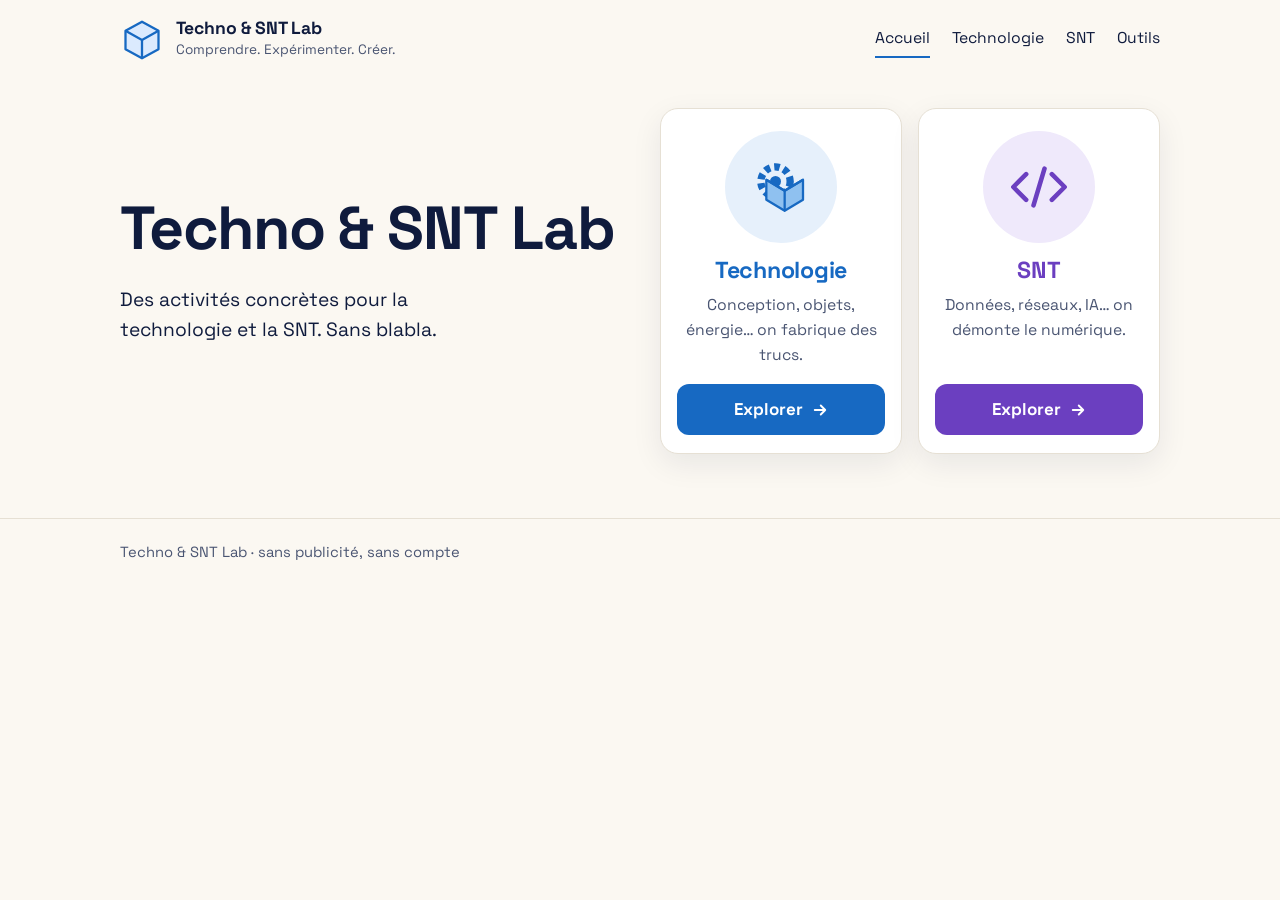
==== commit 5d54fae6: "Ajout de l'outil Simulateur de réseau (clone de Filius) et de la page Outils Moteur de routage ident" ====
--- a/index.html
+++ b/index.html
@@ -22,6 +22,7 @@
     <a href="index.html" aria-current="page">Accueil</a>
     <a href="technologie/">Technologie</a>
     <a href="snt/">SNT</a>
+      <a href="outils/">Outils</a>
   </nav>
 </div></header>
 
